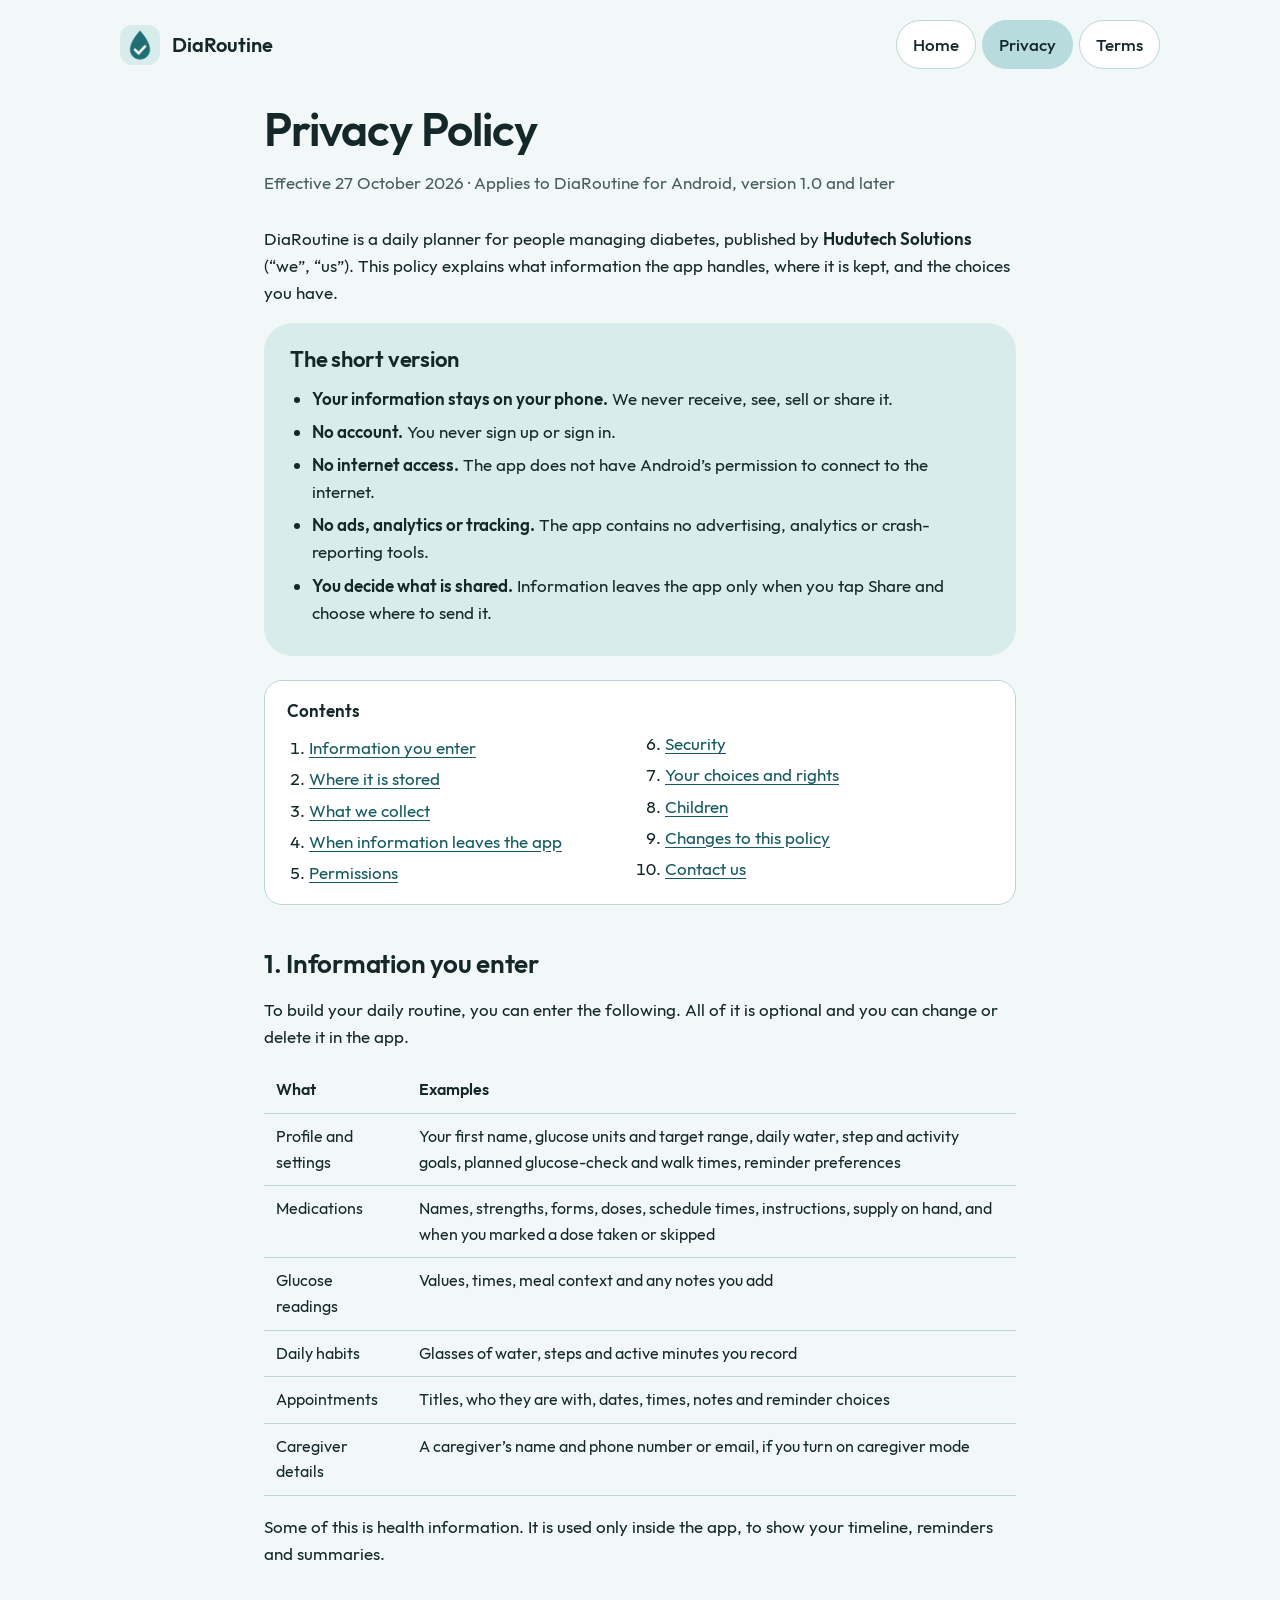
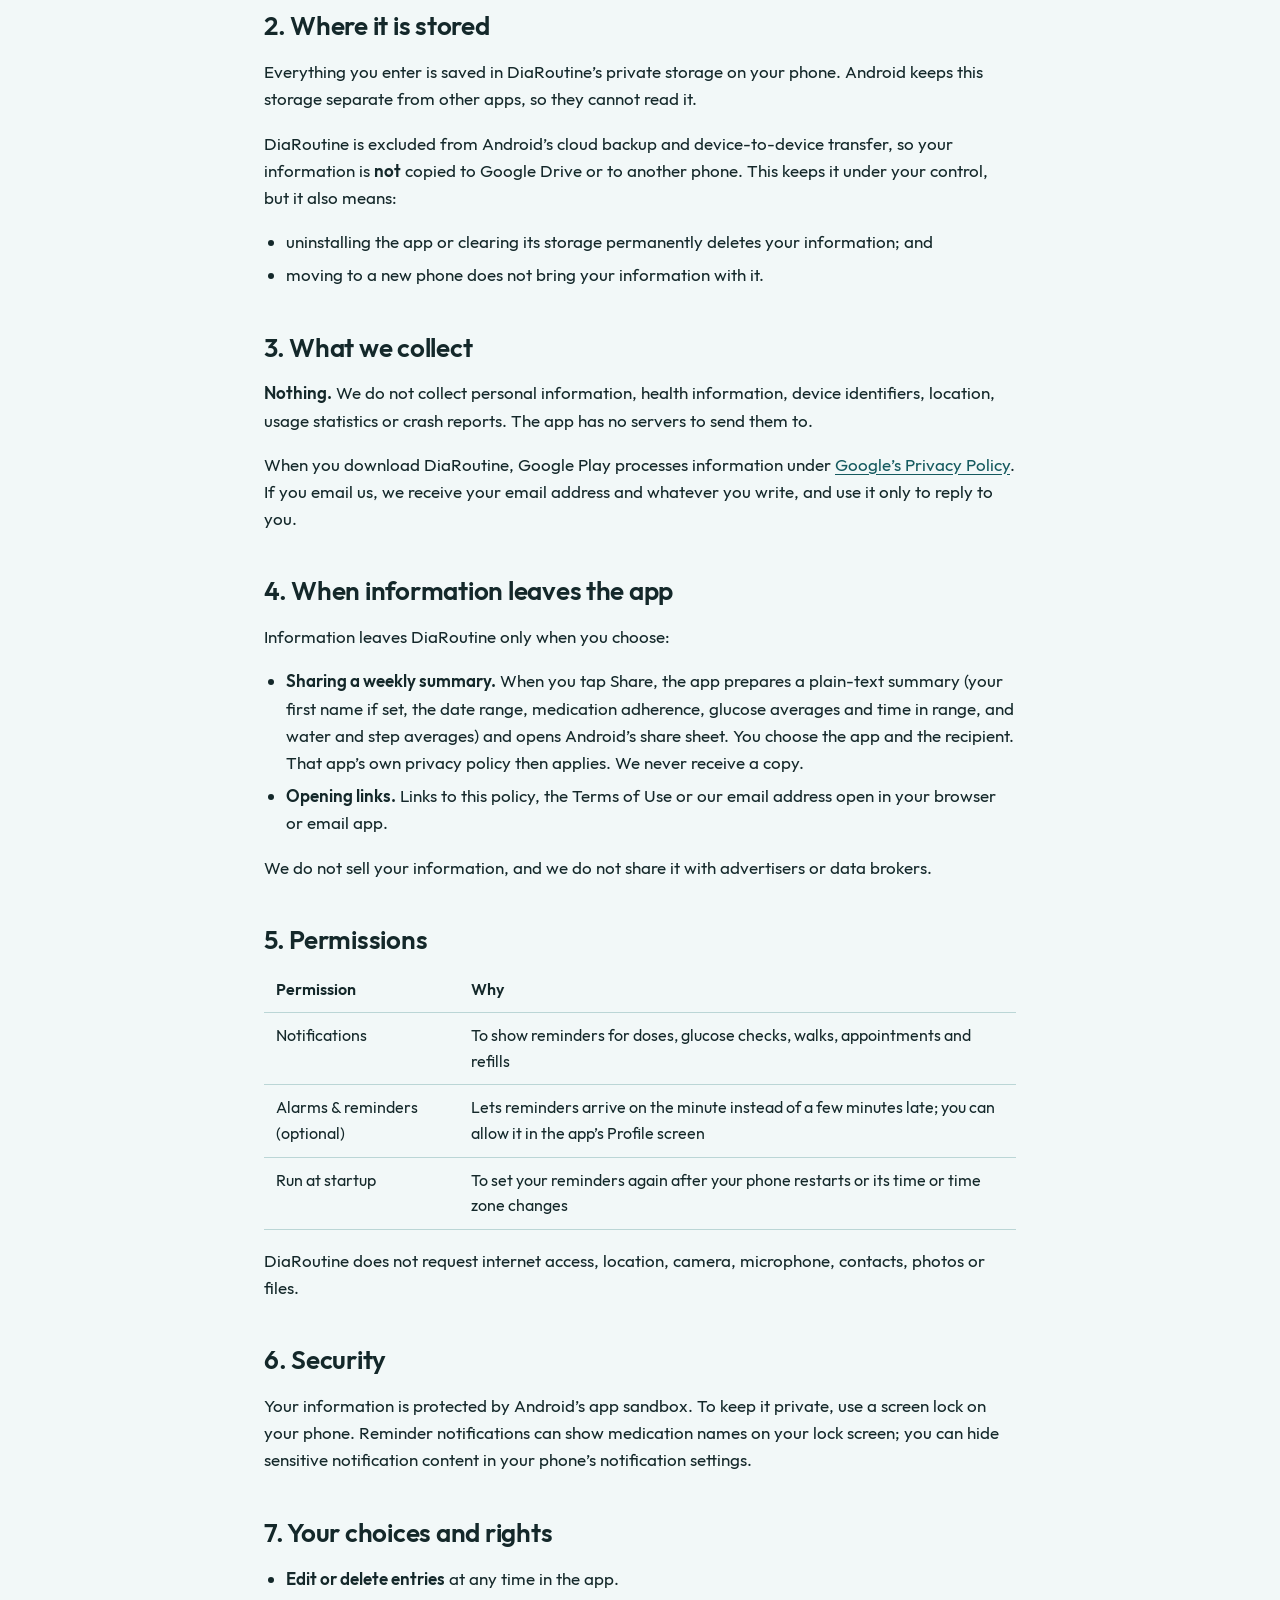
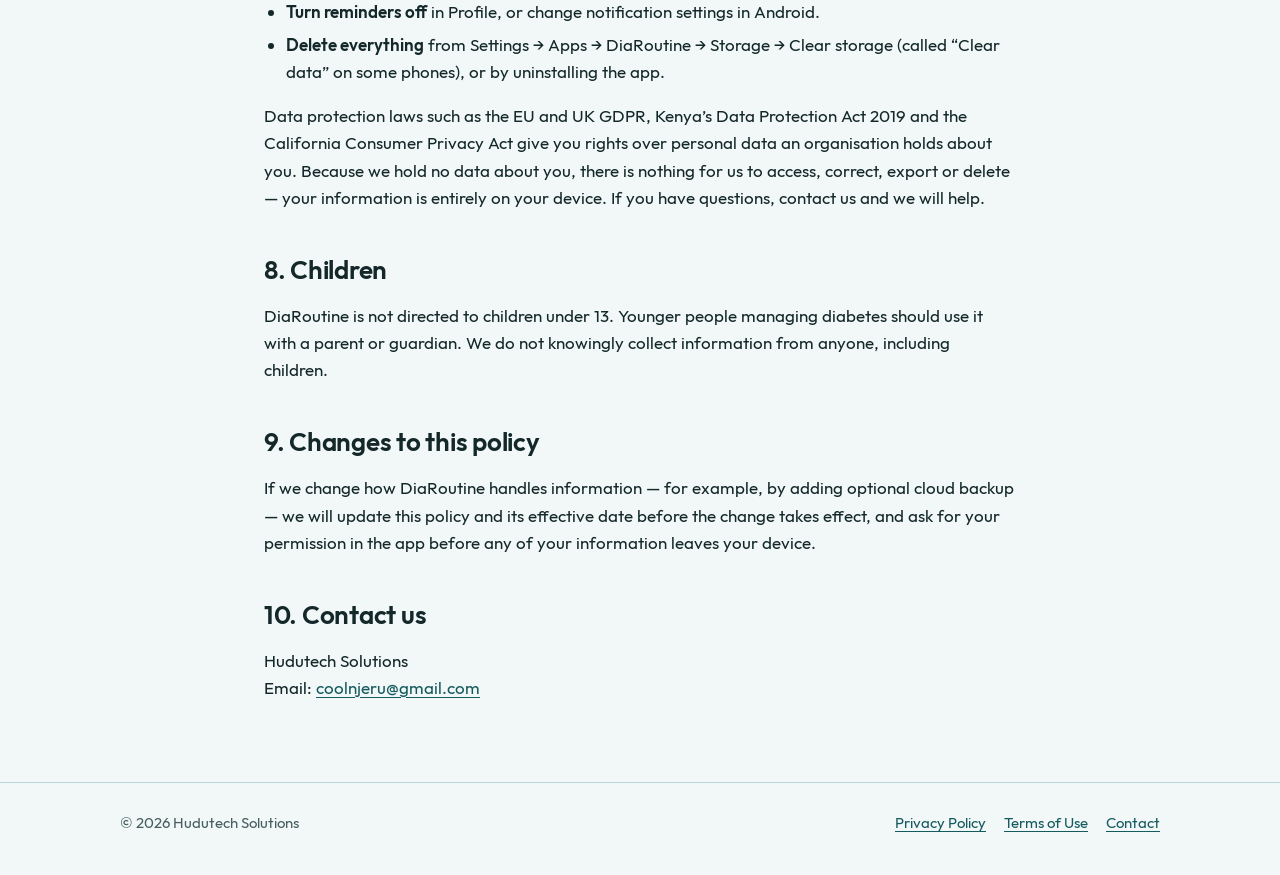
==== docs/privacy.html @ fda6106f "DiaRoutine 1.0.0: diabetes daily planner for Android (Kotlin Multiplatform) - Shared KMP module: Roo" ====
<!doctype html>
<html lang="en">
<head>
  <meta charset="utf-8">
  <meta name="viewport" content="width=device-width, initial-scale=1">
  <title>Privacy Policy · DiaRoutine</title>
  <meta name="description" content="How DiaRoutine handles your information: everything you enter stays on your phone. No account, no internet access, no ads or tracking.">
  <link rel="icon" type="image/png" href="assets/img/favicon.png">
  <link rel="apple-touch-icon" href="assets/img/apple-touch-icon.png">
  <link rel="stylesheet" href="assets/site.css">
</head>
<body>
  <header class="site-header">
    <div class="wrap">
      <a class="brand" href="./"><img src="assets/img/apple-touch-icon.png" alt="">DiaRoutine</a>
      <nav class="site-nav" aria-label="Site">
        <a href="./">Home</a>
        <a href="privacy.html" aria-current="page">Privacy</a>
        <a href="terms.html">Terms</a>
      </nav>
    </div>
  </header>

  <main class="doc">
    <h1>Privacy Policy</h1>
    <p class="meta">Effective 27 October 2026 · Applies to DiaRoutine for Android, version 1.0 and later</p>

    <p>
      DiaRoutine is a daily planner for people managing diabetes, published by
      <strong>Hudutech Solutions</strong> (“we”, “us”). This policy explains what information the app
      handles, where it is kept, and the choices you have.
    </p>

    <div class="summary">
      <h2>The short version</h2>
      <ul>
        <li><strong>Your information stays on your phone.</strong> We never receive, see, sell or share it.</li>
        <li><strong>No account.</strong> You never sign up or sign in.</li>
        <li><strong>No internet access.</strong> The app does not have Android’s permission to connect to the internet.</li>
        <li><strong>No ads, analytics or tracking.</strong> The app contains no advertising, analytics or crash-reporting tools.</li>
        <li><strong>You decide what is shared.</strong> Information leaves the app only when you tap Share and choose where to send it.</li>
      </ul>
    </div>

    <nav class="toc" aria-label="Contents">
      <strong>Contents</strong>
      <ol>
        <li><a href="#what-you-enter">Information you enter</a></li>
        <li><a href="#where-stored">Where it is stored</a></li>
        <li><a href="#we-collect">What we collect</a></li>
        <li><a href="#sharing">When information leaves the app</a></li>
        <li><a href="#permissions">Permissions</a></li>
        <li><a href="#security">Security</a></li>
        <li><a href="#choices">Your choices and rights</a></li>
        <li><a href="#children">Children</a></li>
        <li><a href="#changes">Changes to this policy</a></li>
        <li><a href="#contact">Contact us</a></li>
      </ol>
    </nav>

    <h2 id="what-you-enter">1. Information you enter</h2>
    <p>To build your daily routine, you can enter the following. All of it is optional and you can change or delete it in the app.</p>
    <table>
      <thead><tr><th scope="col">What</th><th scope="col">Examples</th></tr></thead>
      <tbody>
        <tr><td>Profile and settings</td><td>Your first name, glucose units and target range, daily water, step and activity goals, planned glucose-check and walk times, reminder preferences</td></tr>
        <tr><td>Medications</td><td>Names, strengths, forms, doses, schedule times, instructions, supply on hand, and when you marked a dose taken or skipped</td></tr>
        <tr><td>Glucose readings</td><td>Values, times, meal context and any notes you add</td></tr>
        <tr><td>Daily habits</td><td>Glasses of water, steps and active minutes you record</td></tr>
        <tr><td>Appointments</td><td>Titles, who they are with, dates, times, notes and reminder choices</td></tr>
        <tr><td>Caregiver details</td><td>A caregiver’s name and phone number or email, if you turn on caregiver mode</td></tr>
      </tbody>
    </table>
    <p>
      Some of this is health information. It is used only inside the app, to show your timeline,
      reminders and summaries.
    </p>

    <h2 id="where-stored">2. Where it is stored</h2>
    <p>
      Everything you enter is saved in DiaRoutine’s private storage on your phone. Android keeps
      this storage separate from other apps, so they cannot read it.
    </p>
    <p>
      DiaRoutine is excluded from Android’s cloud backup and device-to-device transfer, so your
      information is <strong>not</strong> copied to Google Drive or to another phone. This keeps it under your
      control, but it also means:
    </p>
    <ul>
      <li>uninstalling the app or clearing its storage permanently deletes your information; and</li>
      <li>moving to a new phone does not bring your information with it.</li>
    </ul>

    <h2 id="we-collect">3. What we collect</h2>
    <p>
      <strong>Nothing.</strong> We do not collect personal information, health information, device
      identifiers, location, usage statistics or crash reports. The app has no servers to send them to.
    </p>
    <p>
      When you download DiaRoutine, Google Play processes information under
      <a href="https://policies.google.com/privacy" rel="noopener">Google’s Privacy Policy</a>. If you email us,
      we receive your email address and whatever you write, and use it only to reply to you.
    </p>

    <h2 id="sharing">4. When information leaves the app</h2>
    <p>Information leaves DiaRoutine only when you choose:</p>
    <ul>
      <li>
        <strong>Sharing a weekly summary.</strong> When you tap Share, the app prepares a plain-text summary
        (your first name if set, the date range, medication adherence, glucose averages and time in range,
        and water and step averages) and opens Android’s share sheet. You choose the app and the recipient.
        That app’s own privacy policy then applies. We never receive a copy.
      </li>
      <li>
        <strong>Opening links.</strong> Links to this policy, the Terms of Use or our email address open in your
        browser or email app.
      </li>
    </ul>
    <p>We do not sell your information, and we do not share it with advertisers or data brokers.</p>

    <h2 id="permissions">5. Permissions</h2>
    <table>
      <thead><tr><th scope="col">Permission</th><th scope="col">Why</th></tr></thead>
      <tbody>
        <tr><td>Notifications</td><td>To show reminders for doses, glucose checks, walks, appointments and refills</td></tr>
        <tr><td>Alarms &amp; reminders (optional)</td><td>Lets reminders arrive on the minute instead of a few minutes late; you can allow it in the app’s Profile screen</td></tr>
        <tr><td>Run at startup</td><td>To set your reminders again after your phone restarts or its time or time zone changes</td></tr>
      </tbody>
    </table>
    <p>DiaRoutine does not request internet access, location, camera, microphone, contacts, photos or files.</p>

    <h2 id="security">6. Security</h2>
    <p>
      Your information is protected by Android’s app sandbox. To keep it private, use a screen lock on your phone.
      Reminder notifications can show medication names on your lock screen; you can hide sensitive notification
      content in your phone’s notification settings.
    </p>

    <h2 id="choices">7. Your choices and rights</h2>
    <ul>
      <li><strong>Edit or delete entries</strong> at any time in the app.</li>
      <li><strong>Turn reminders off</strong> in Profile, or change notification settings in Android.</li>
      <li><strong>Delete everything</strong> from Settings → Apps → DiaRoutine → Storage → Clear storage (called “Clear data” on some phones), or by uninstalling the app.</li>
    </ul>
    <p>
      Data protection laws such as the EU and UK GDPR, Kenya’s Data Protection Act 2019 and the California
      Consumer Privacy Act give you rights over personal data an organisation holds about you. Because we hold no
      data about you, there is nothing for us to access, correct, export or delete — your information is entirely
      on your device. If you have questions, contact us and we will help.
    </p>

    <h2 id="children">8. Children</h2>
    <p>
      DiaRoutine is not directed to children under 13. Younger people managing diabetes should use it with a parent
      or guardian. We do not knowingly collect information from anyone, including children.
    </p>

    <h2 id="changes">9. Changes to this policy</h2>
    <p>
      If we change how DiaRoutine handles information — for example, by adding optional cloud backup — we will update
      this policy and its effective date before the change takes effect, and ask for your permission in the app before
      any of your information leaves your device.
    </p>

    <h2 id="contact">10. Contact us</h2>
    <p>
      Hudutech Solutions<br>
      Email: <a href="mailto:coolnjeru@gmail.com">coolnjeru@gmail.com</a>
    </p>
  </main>

  <footer class="site-footer">
    <div class="wrap">
      <span>© 2026 Hudutech Solutions</span>
      <nav aria-label="Legal">
        <a href="privacy.html">Privacy Policy</a>
        <a href="terms.html">Terms of Use</a>
        <a href="mailto:coolnjeru@gmail.com">Contact</a>
      </nav>
    </div>
  </footer>
</body>
</html>
---- docs/assets/site.css ----
/* DiaRoutine website — Ocean Teal, matching the app. Fonts are self-hosted: no third-party requests. */
@font-face { font-family: "Outfit"; src: url("fonts/outfit_regular.ttf") format("truetype"); font-weight: 400; font-display: swap; }
@font-face { font-family: "Outfit"; src: url("fonts/outfit_medium.ttf") format("truetype"); font-weight: 500; font-display: swap; }
@font-face { font-family: "Outfit"; src: url("fonts/outfit_semibold.ttf") format("truetype"); font-weight: 600; font-display: swap; }

:root {
  --bg: #F2F8F8;
  --card: #D9ECEC;
  --raised: #FFFFFF;
  --primary: #1E6E74;
  --primary-deep: #0F4F54;
  --primary-strong: #155A5F;
  --primary-soft: #B8DCDD;
  --on-primary: #FFFFFF;
  --text: #14282A;
  --muted: #465E60;
  --outline: #BBD6D6;
  --coral-soft: #FAE1DC;
  --coral-strong: #B2432F;
  --radius: 28px;
  --radius-sm: 18px;
  --max: 1080px;
  --prose: 72ch;
  color-scheme: light dark;
}

@media (prefers-color-scheme: dark) {
  :root {
    --bg: #0D1617;
    --card: #172526;
    --raised: #233738;
    --primary: #74C3C6;
    --primary-deep: #0F3E42;
    --primary-strong: #9AD6D8;
    --primary-soft: #234A4C;
    --on-primary: #082022;
    --text: #E3F0F0;
    --muted: #A0B9BA;
    --outline: #2F4647;
    --coral-soft: #3B2521;
    --coral-strong: #F5A595;
  }
}

* { box-sizing: border-box; }

html { -webkit-text-size-adjust: 100%; text-size-adjust: 100%; scroll-behavior: smooth; }

body {
  margin: 0;
  background: var(--bg);
  color: var(--text);
  font-family: "Outfit", system-ui, -apple-system, "Segoe UI", Roboto, sans-serif;
  font-size: 17px;
  line-height: 1.6;
}

a { color: var(--primary-strong); text-underline-offset: 3px; }
a:hover { text-decoration-thickness: 2px; }
:focus-visible { outline: 3px solid var(--primary); outline-offset: 3px; border-radius: 6px; }

.wrap { max-width: var(--max); margin: 0 auto; padding: 0 20px; }

/* Header */
.site-header { padding: 20px 0; }
.site-header .wrap { display: flex; align-items: center; justify-content: space-between; gap: 16px; flex-wrap: wrap; }
.brand { display: inline-flex; align-items: center; gap: 12px; color: var(--text); text-decoration: none; font-weight: 600; font-size: 20px; }
.brand img { width: 40px; height: 40px; border-radius: 12px; }
.site-nav { display: flex; gap: 6px; flex-wrap: wrap; }
.site-nav a {
  color: var(--text); text-decoration: none; font-weight: 500;
  padding: 10px 16px; border-radius: 999px; border: 1px solid var(--outline); background: var(--raised);
}
.site-nav a[aria-current="page"] { background: var(--primary-soft); border-color: var(--primary-soft); }

/* Hero */
.hero { padding: 24px 0 56px; }
.hero .wrap { display: grid; grid-template-columns: 1.1fr 0.9fr; gap: 40px; align-items: center; }
.eyebrow { display: inline-block; font-weight: 500; color: var(--primary-strong); background: var(--card); padding: 6px 14px; border-radius: 999px; font-size: 15px; }
h1 { font-size: clamp(36px, 6vw, 58px); line-height: 1.05; letter-spacing: -0.02em; margin: 18px 0 16px; font-weight: 600; }
.lead { font-size: 20px; color: var(--muted); margin: 0 0 28px; max-width: 34ch; }
.actions { display: flex; gap: 12px; flex-wrap: wrap; }
.button {
  display: inline-flex; align-items: center; gap: 10px; min-height: 52px; padding: 0 24px;
  border-radius: 999px; font-weight: 500; text-decoration: none; font-size: 17px;
}
.button.primary { background: var(--primary); color: var(--on-primary); }
.button.secondary { background: var(--raised); color: var(--text); border: 1px solid var(--outline); }
.note { font-size: 14px; color: var(--muted); margin-top: 12px; }
.hero-shot { justify-self: center; width: min(340px, 100%); height: auto; border-radius: 32px; box-shadow: 0 30px 60px -30px rgba(15, 79, 84, 0.55); }

/* Sections */
section { padding: 48px 0; }
h2 { font-size: clamp(28px, 4vw, 38px); line-height: 1.15; margin: 0 0 12px; font-weight: 600; letter-spacing: -0.01em; }
.section-lead { color: var(--muted); max-width: 60ch; margin: 0 0 32px; font-size: 18px; }

.features { display: grid; grid-template-columns: repeat(3, 1fr); gap: 16px; }
.feature { background: var(--card); border-radius: var(--radius); padding: 24px; }
.feature .icon {
  width: 44px; height: 44px; border-radius: 50%; background: var(--raised); display: grid; place-items: center; margin-bottom: 14px;
}
.feature .icon svg { width: 22px; height: 22px; fill: var(--primary-strong); }
.feature h3 { margin: 0 0 6px; font-size: 20px; font-weight: 600; }
.feature p { margin: 0; color: var(--muted); font-size: 16px; }

.gallery { display: grid; grid-template-columns: repeat(3, 1fr); gap: 20px; }
.gallery img { width: 100%; height: auto; border-radius: var(--radius-sm); display: block; }

.promise { background: var(--primary); color: var(--on-primary); border-radius: var(--radius); padding: 36px; display: grid; grid-template-columns: 1fr 1fr; gap: 24px; align-items: center; }
.promise h2 { color: inherit; }
.promise ul { margin: 0; padding: 0; list-style: none; display: grid; gap: 10px; }
.promise li { padding: 12px 16px; border-radius: var(--radius-sm); background: rgba(255, 255, 255, 0.12); }
.promise a { color: inherit; }

/* Legal pages */
.doc { max-width: var(--prose); margin: 0 auto; padding: 8px 20px 64px; }
.doc h1 { font-size: clamp(34px, 5vw, 46px); margin-top: 8px; }
.doc .meta { color: var(--muted); margin: 0 0 28px; }
.doc h2 { font-size: 26px; margin: 44px 0 10px; scroll-margin-top: 16px; }
.doc h3 { font-size: 19px; margin: 24px 0 6px; font-weight: 600; }
.doc p, .doc li { color: var(--text); }
.doc ul { padding-left: 22px; }
.doc li { margin: 6px 0; }
.summary { background: var(--card); border-radius: var(--radius); padding: 24px 26px; margin: 0 0 12px; }
.summary h2 { margin: 0 0 12px; font-size: 22px; }
.summary ul { margin: 0; }
.callout { background: var(--coral-soft); border-radius: var(--radius-sm); padding: 18px 22px; margin: 16px 0; }
.callout strong { color: var(--coral-strong); }
.toc { background: var(--raised); border: 1px solid var(--outline); border-radius: var(--radius-sm); padding: 16px 22px; margin: 24px 0; }
.toc ol { margin: 6px 0 0; padding-left: 22px; columns: 2; column-gap: 28px; }
.toc li { margin: 4px 0; break-inside: avoid; }
table { width: 100%; border-collapse: collapse; margin: 12px 0; font-size: 16px; }
th, td { text-align: left; vertical-align: top; padding: 10px 12px; border-bottom: 1px solid var(--outline); }
th { font-weight: 600; }

/* Footer */
.site-footer { border-top: 1px solid var(--outline); padding: 28px 0 40px; color: var(--muted); font-size: 15px; }
.site-footer .wrap { display: flex; justify-content: space-between; gap: 16px; flex-wrap: wrap; }
.site-footer nav { display: flex; gap: 18px; flex-wrap: wrap; }

@media (max-width: 820px) {
  .hero .wrap, .promise { grid-template-columns: 1fr; }
  .hero-shot { width: min(300px, 80%); }
  .features { grid-template-columns: 1fr 1fr; }
  .gallery { grid-template-columns: repeat(3, minmax(220px, 1fr)); overflow-x: auto; scroll-snap-type: x mandatory; padding-bottom: 8px; }
  .gallery img { scroll-snap-align: start; }
}

@media (max-width: 560px) {
  body { font-size: 16px; }
  .wrap { padding: 0 16px; }
  .features { grid-template-columns: 1fr; }
  .promise { padding: 24px; }
  .toc ol { columns: 1; }
  .lead { font-size: 18px; }
}

@media (prefers-reduced-motion: reduce) { html { scroll-behavior: auto; } }
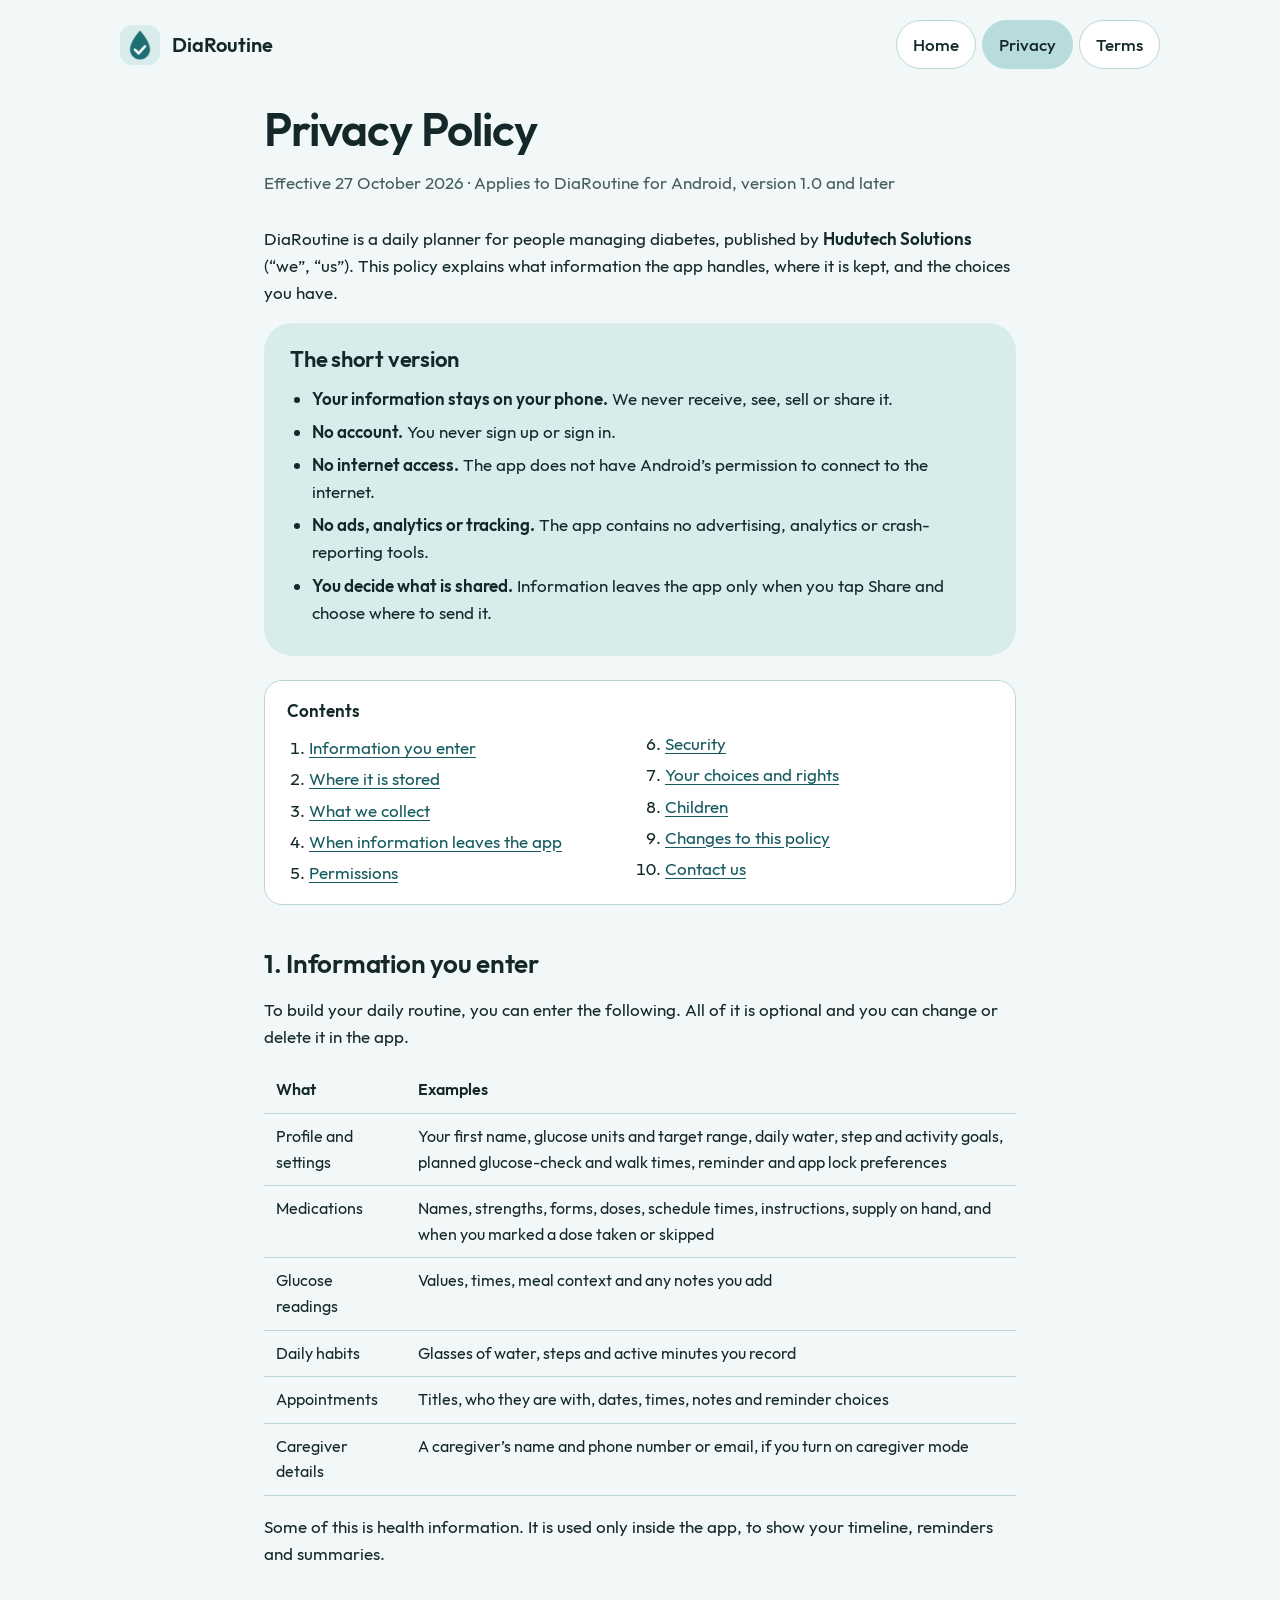
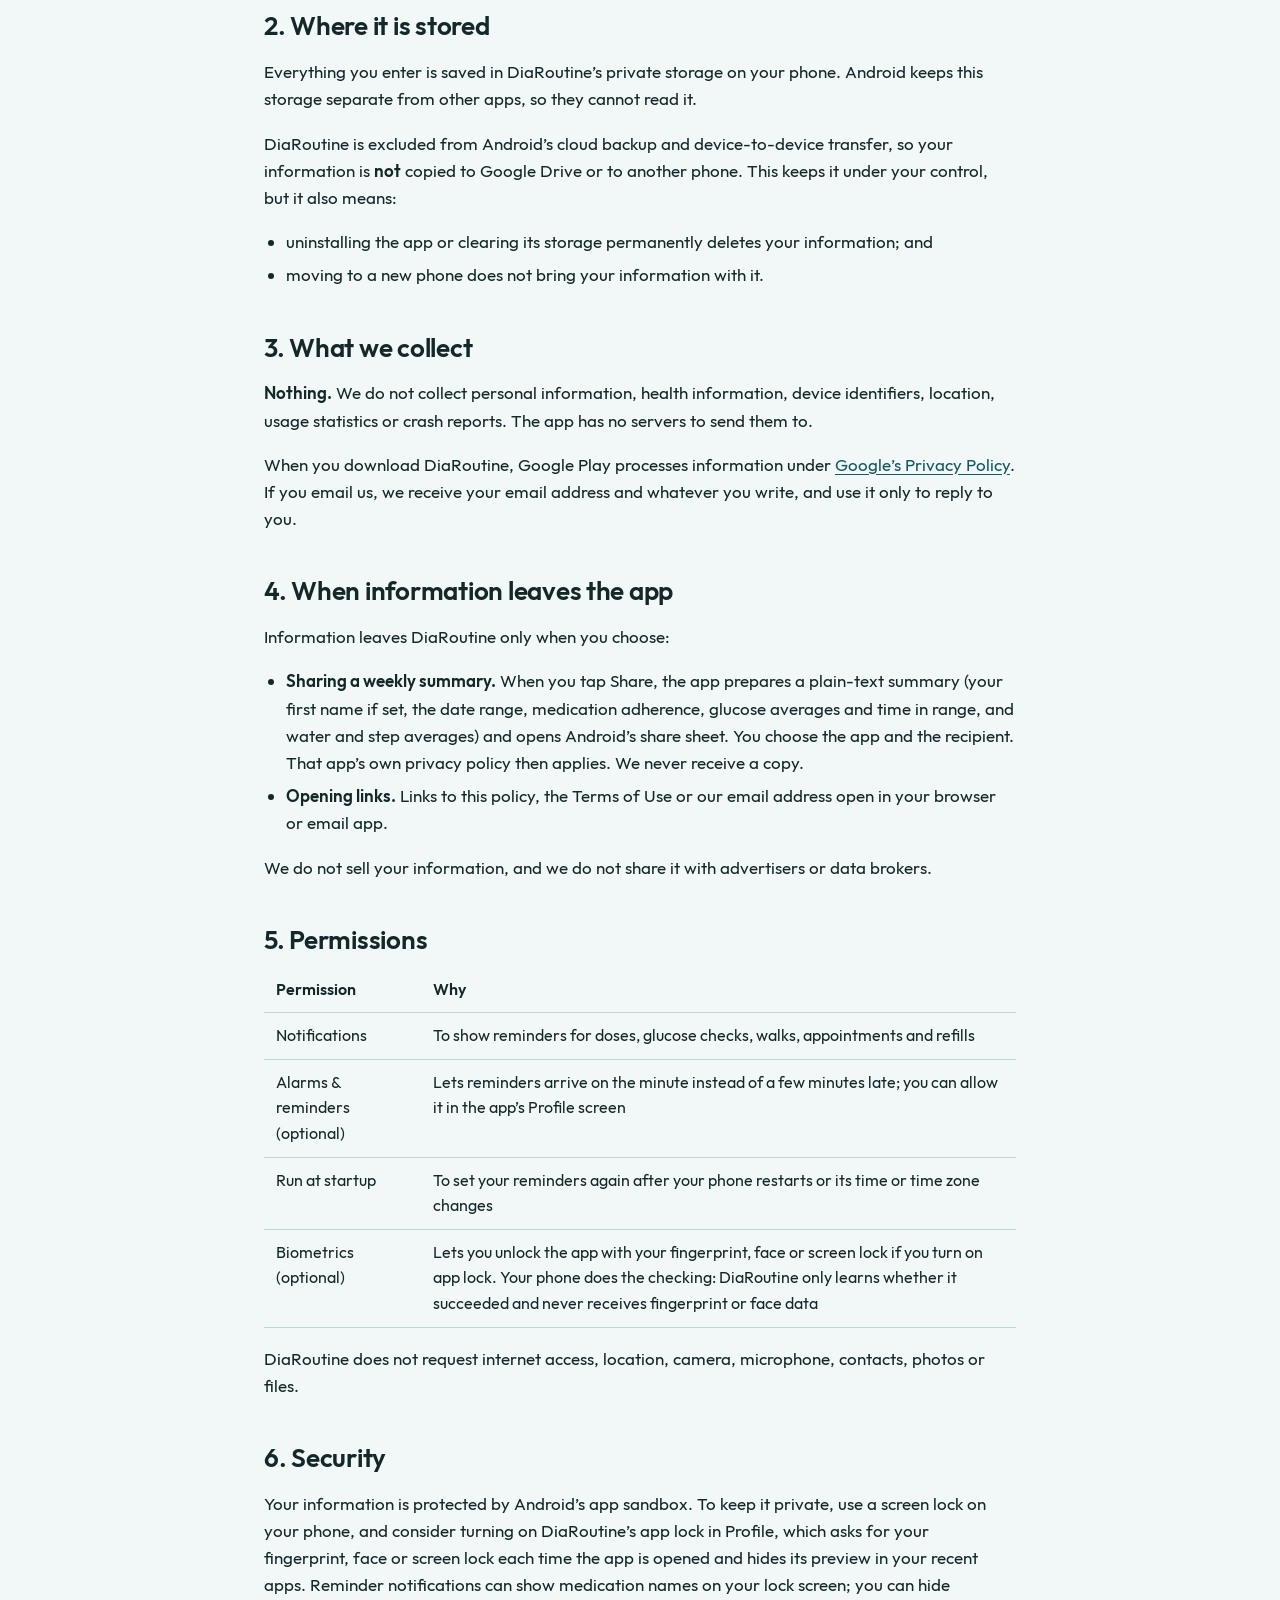
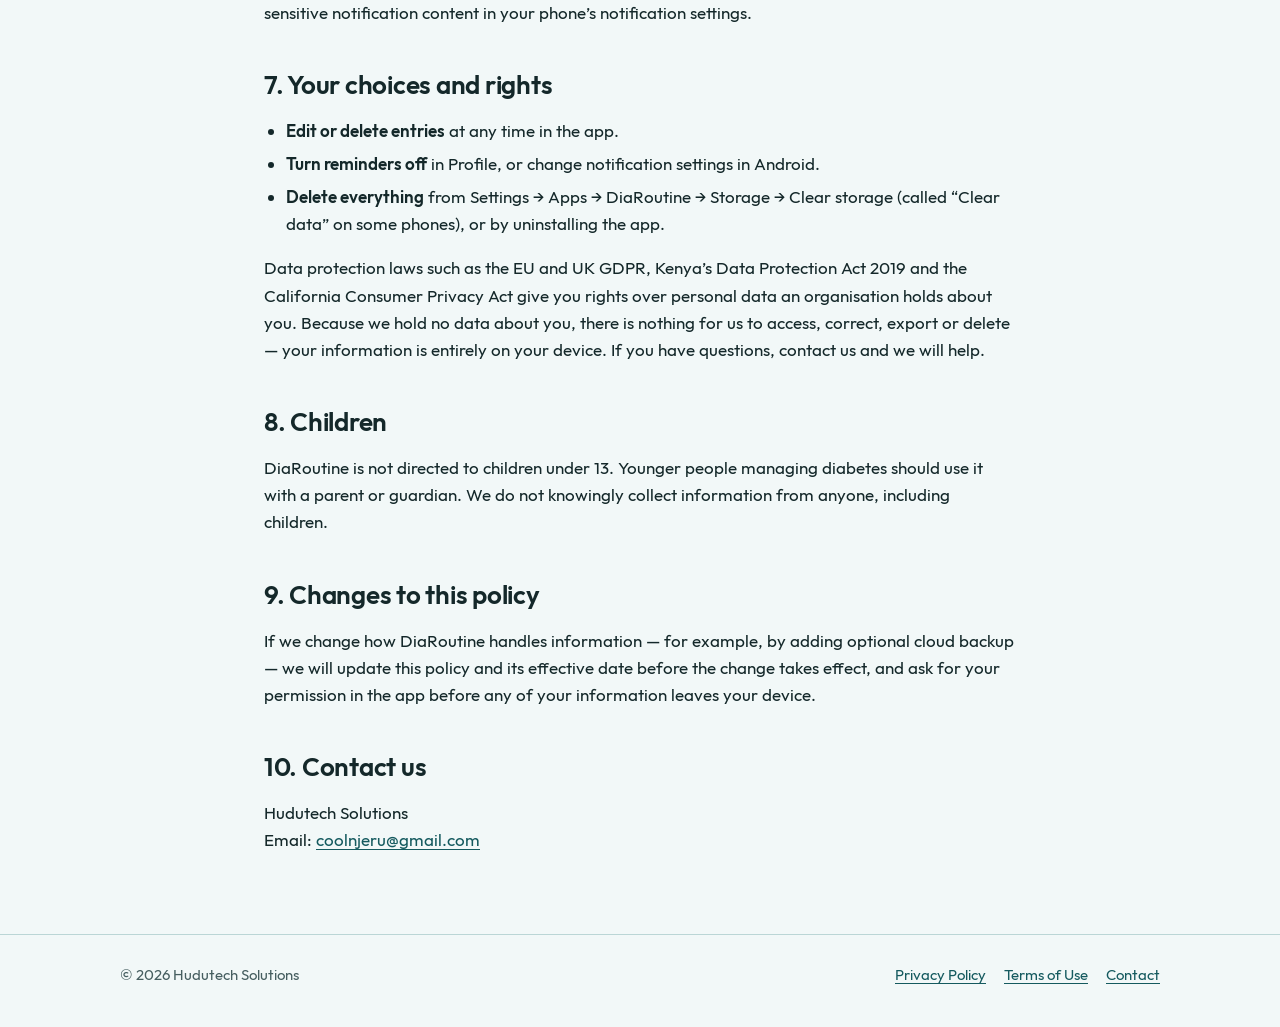
==== commit 92e35e43: "Onboarding, app tour, app lock, tablet layout and store screenshots - Onboarding: four intro slides," ====
--- a/docs/privacy.html
+++ b/docs/privacy.html
@@ -63,7 +63,7 @@
     <table>
       <thead><tr><th scope="col">What</th><th scope="col">Examples</th></tr></thead>
       <tbody>
-        <tr><td>Profile and settings</td><td>Your first name, glucose units and target range, daily water, step and activity goals, planned glucose-check and walk times, reminder preferences</td></tr>
+        <tr><td>Profile and settings</td><td>Your first name, glucose units and target range, daily water, step and activity goals, planned glucose-check and walk times, reminder and app lock preferences</td></tr>
         <tr><td>Medications</td><td>Names, strengths, forms, doses, schedule times, instructions, supply on hand, and when you marked a dose taken or skipped</td></tr>
         <tr><td>Glucose readings</td><td>Values, times, meal context and any notes you add</td></tr>
         <tr><td>Daily habits</td><td>Glasses of water, steps and active minutes you record</td></tr>
@@ -125,13 +125,16 @@
         <tr><td>Notifications</td><td>To show reminders for doses, glucose checks, walks, appointments and refills</td></tr>
         <tr><td>Alarms &amp; reminders (optional)</td><td>Lets reminders arrive on the minute instead of a few minutes late; you can allow it in the app’s Profile screen</td></tr>
         <tr><td>Run at startup</td><td>To set your reminders again after your phone restarts or its time or time zone changes</td></tr>
+        <tr><td>Biometrics (optional)</td><td>Lets you unlock the app with your fingerprint, face or screen lock if you turn on app lock. Your phone does the checking: DiaRoutine only learns whether it succeeded and never receives fingerprint or face data</td></tr>
       </tbody>
     </table>
     <p>DiaRoutine does not request internet access, location, camera, microphone, contacts, photos or files.</p>
 
     <h2 id="security">6. Security</h2>
     <p>
-      Your information is protected by Android’s app sandbox. To keep it private, use a screen lock on your phone.
+      Your information is protected by Android’s app sandbox. To keep it private, use a screen lock on your phone, and
+      consider turning on DiaRoutine’s app lock in Profile, which asks for your fingerprint, face or screen lock each
+      time the app is opened and hides its preview in your recent apps.
       Reminder notifications can show medication names on your lock screen; you can hide sensitive notification
       content in your phone’s notification settings.
     </p>
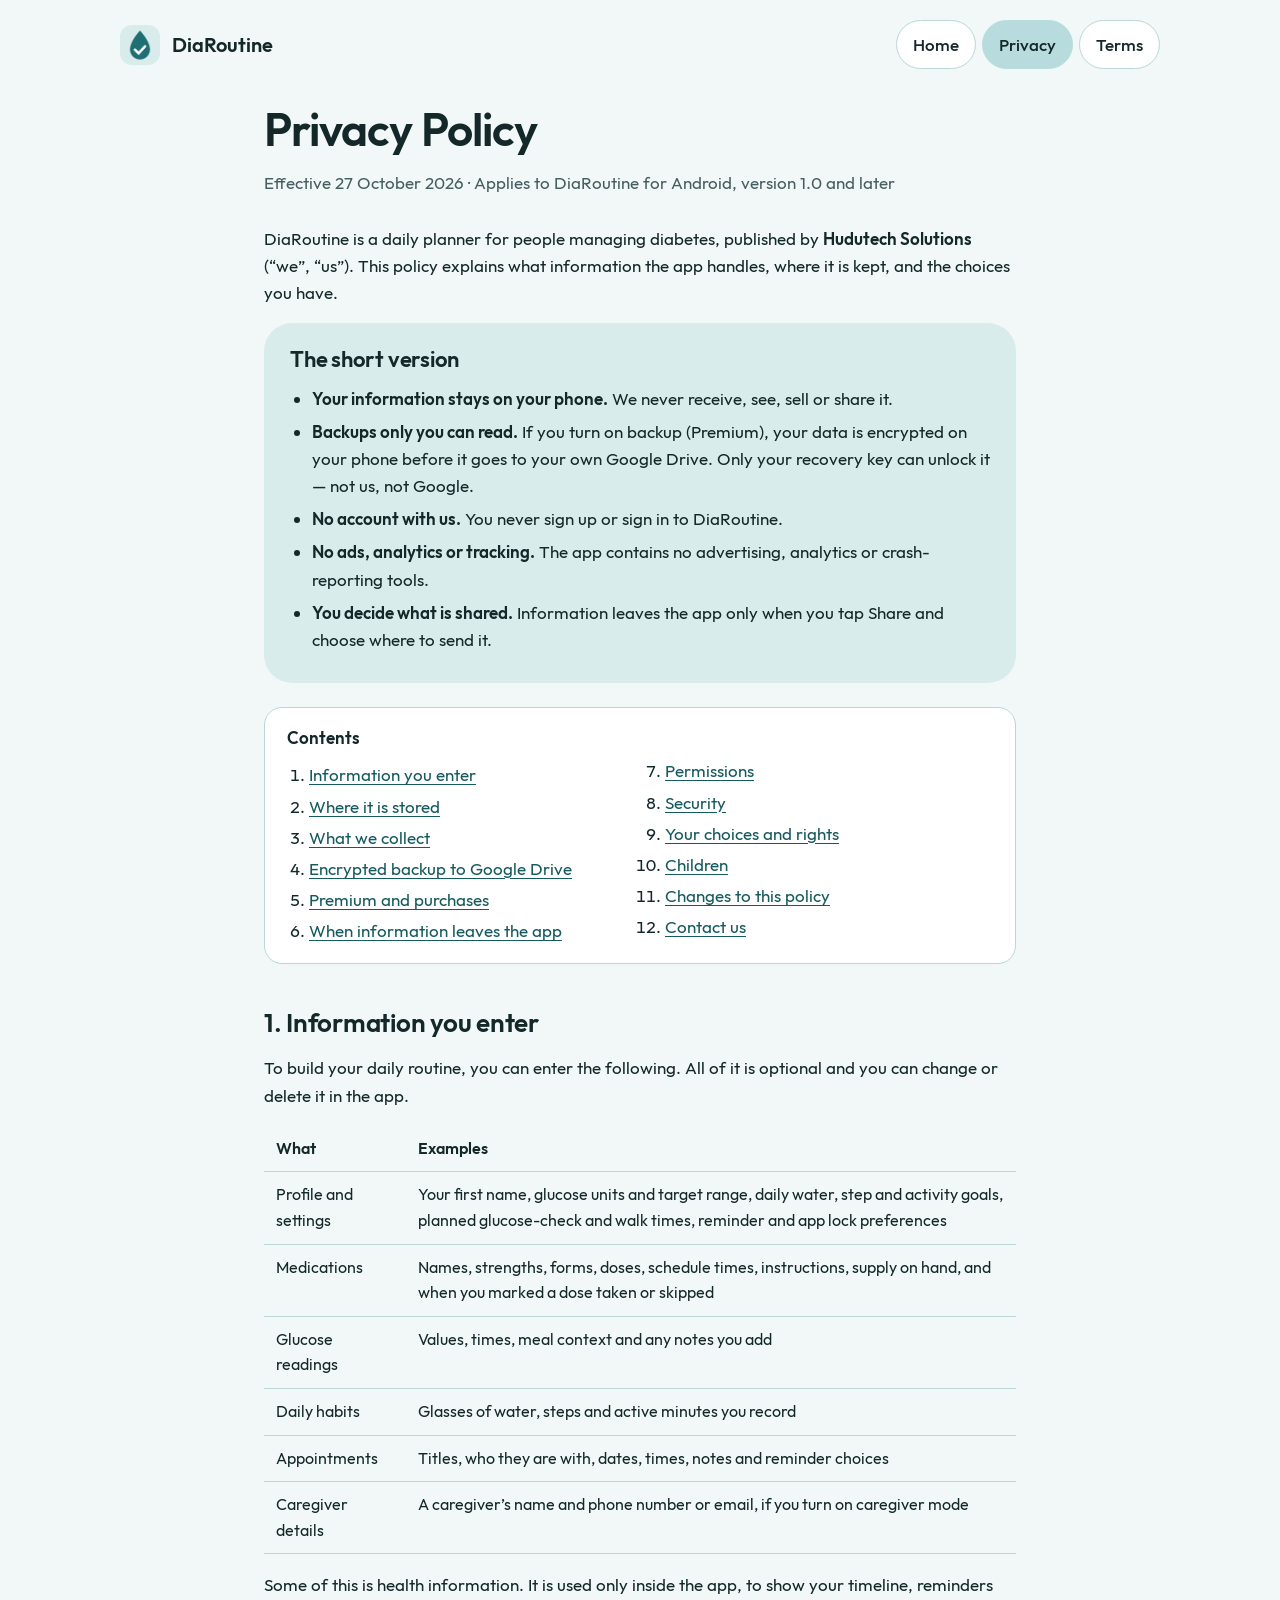
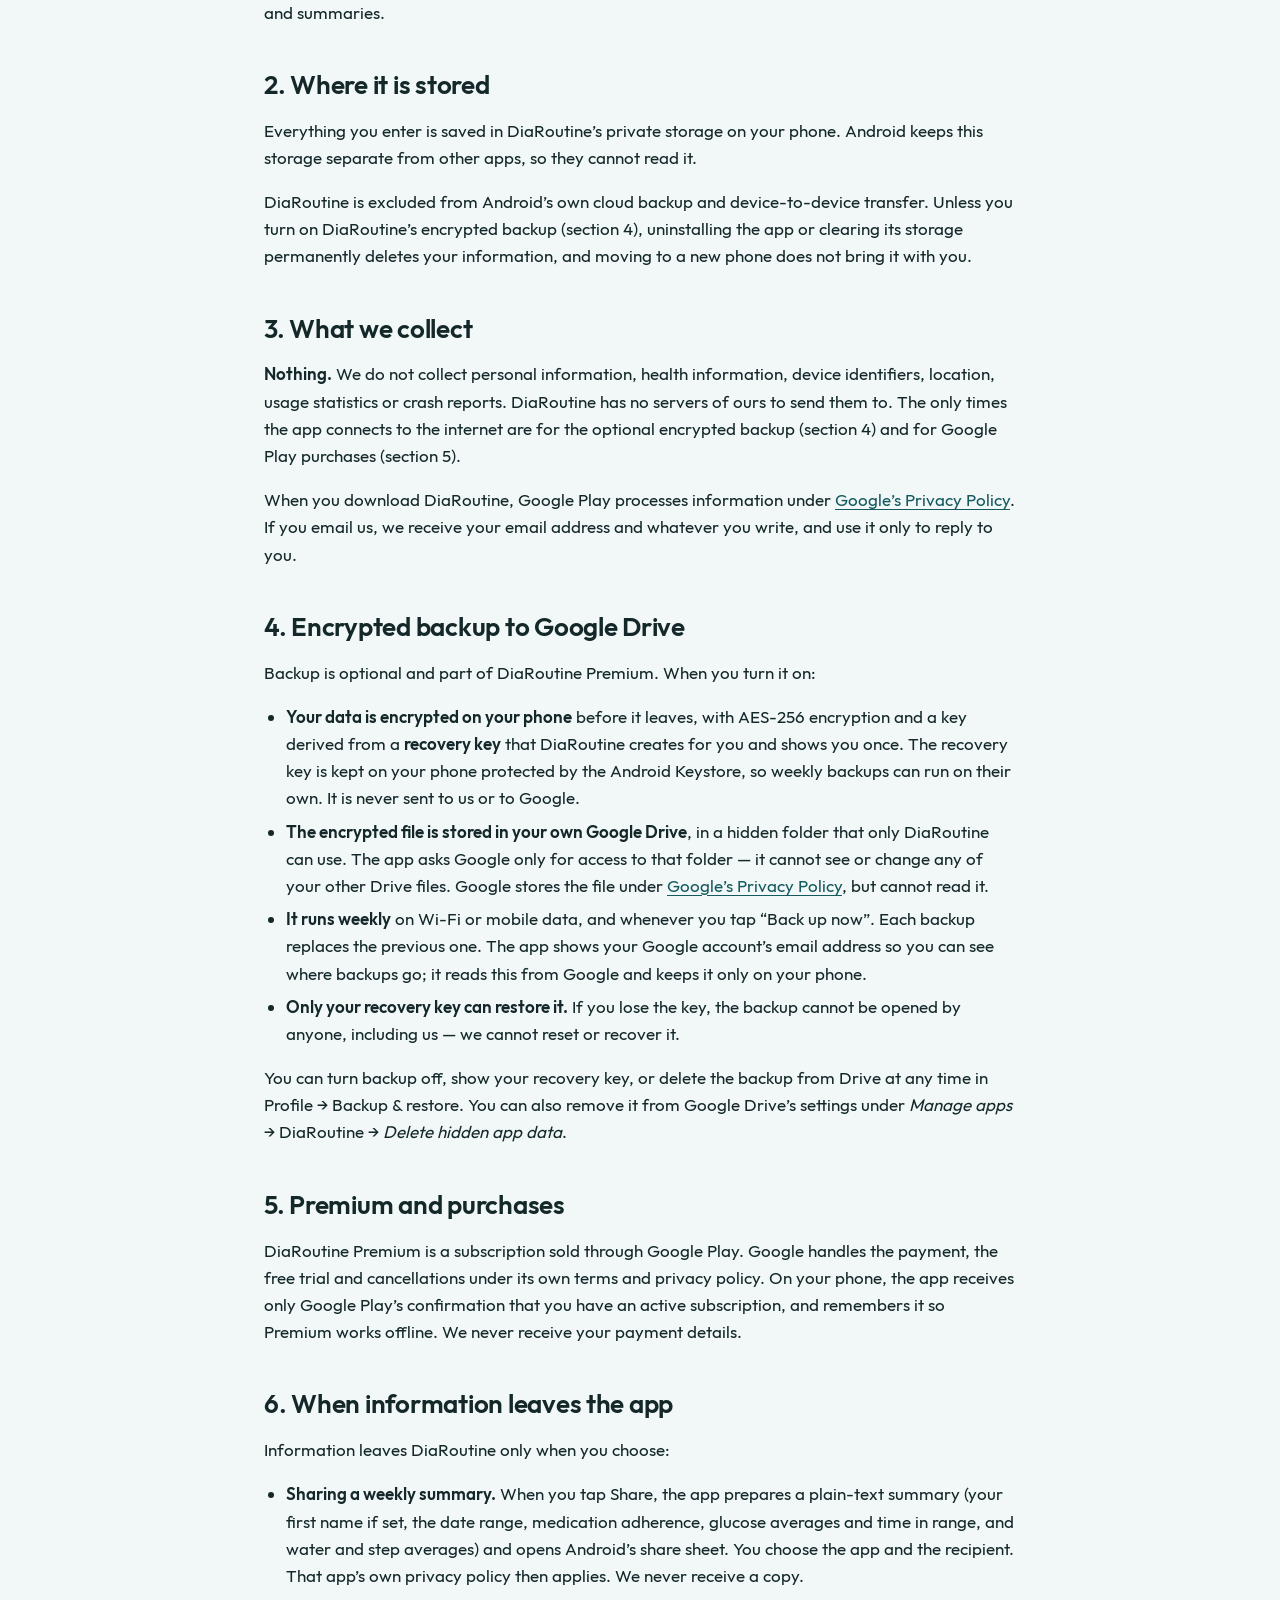
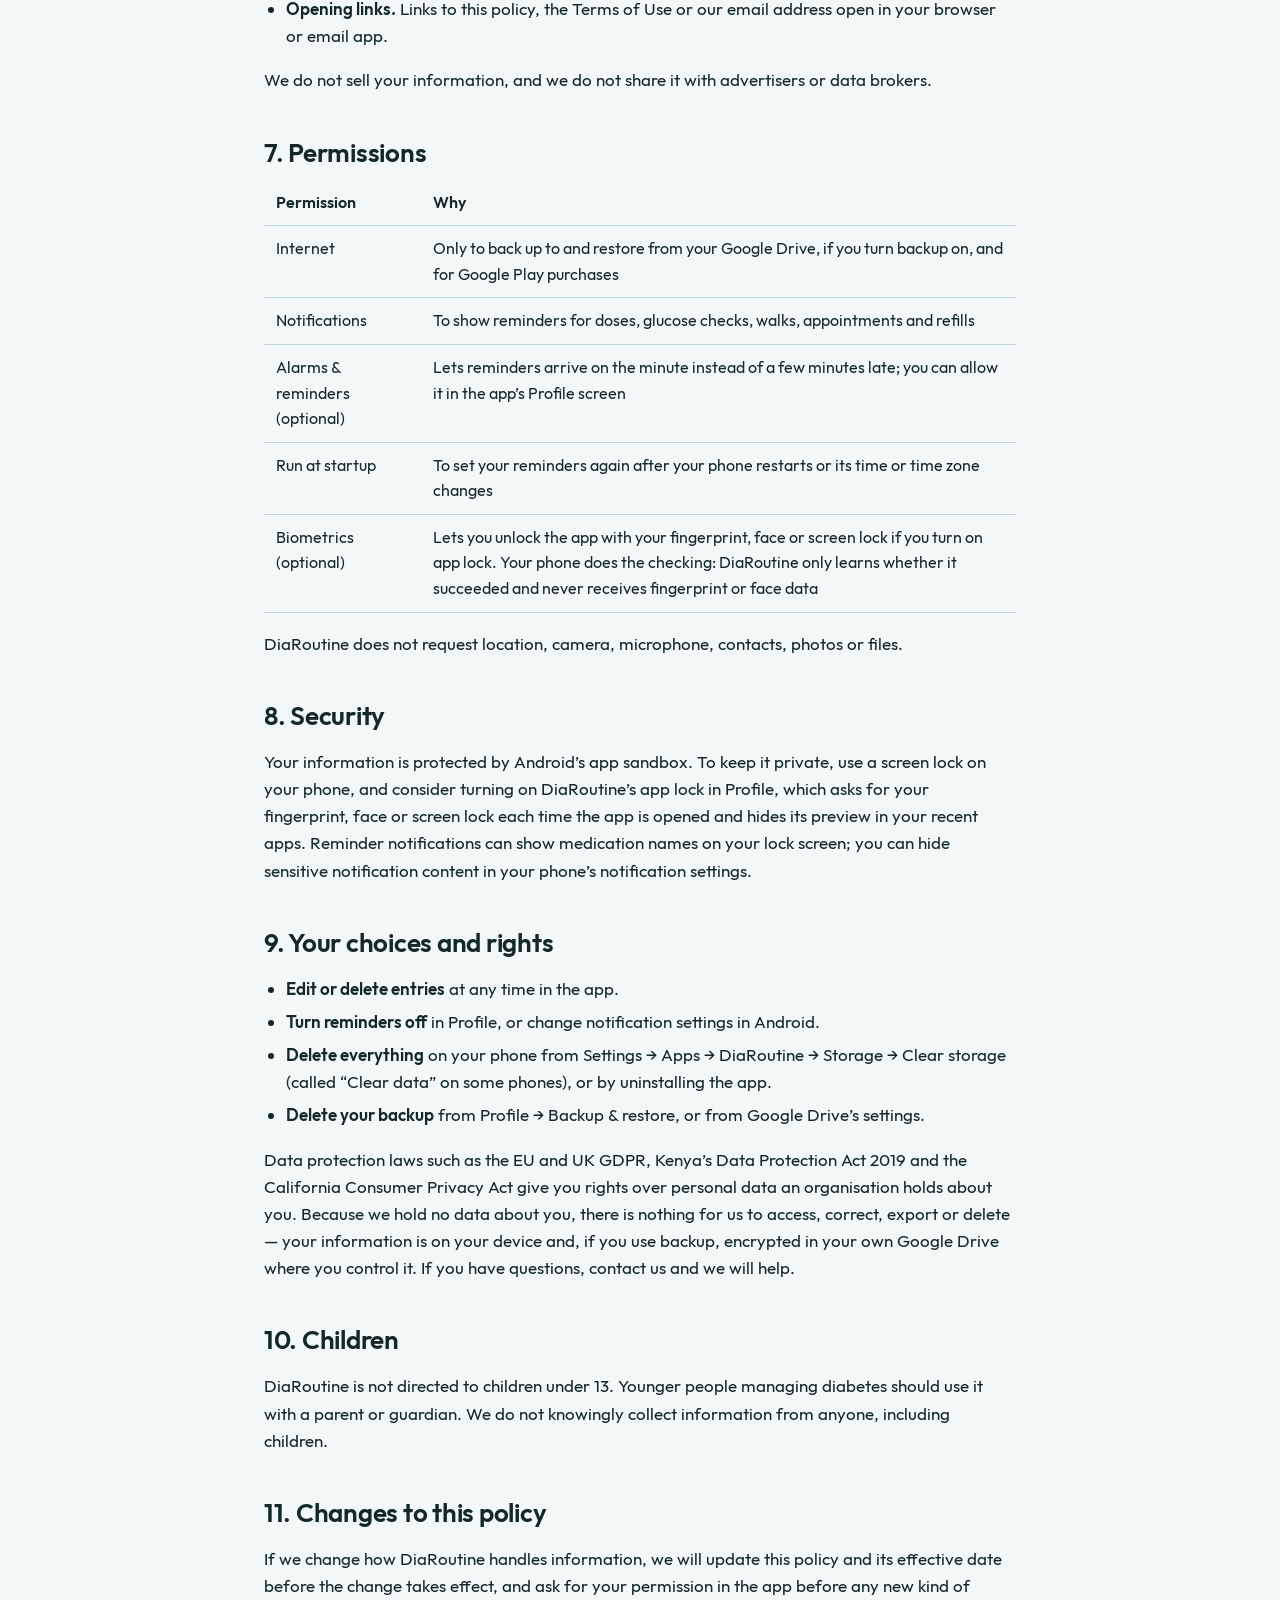
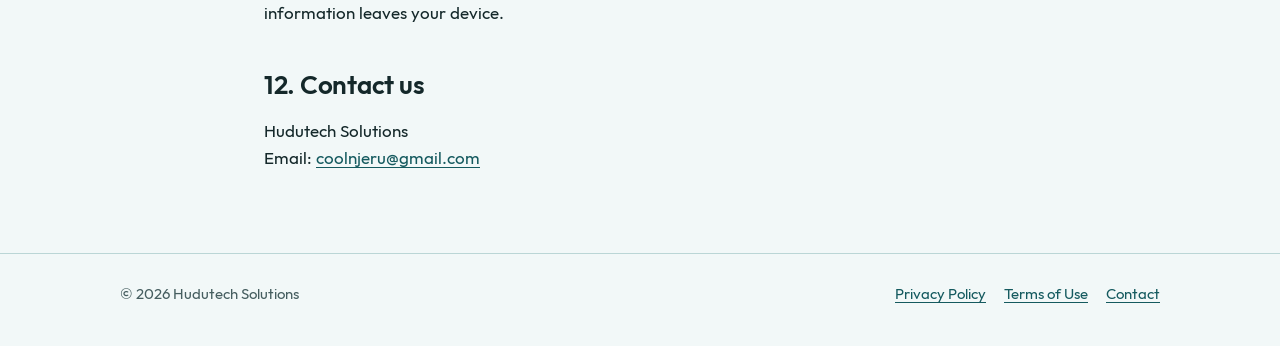
==== commit 42f8bc80: "Premium with a 3-month free trial, and encrypted Google Drive backup - Premium: a Google Play subscr" ====
--- a/docs/privacy.html
+++ b/docs/privacy.html
@@ -4,7 +4,7 @@
   <meta charset="utf-8">
   <meta name="viewport" content="width=device-width, initial-scale=1">
   <title>Privacy Policy · DiaRoutine</title>
-  <meta name="description" content="How DiaRoutine handles your information: everything you enter stays on your phone. No account, no internet access, no ads or tracking.">
+  <meta name="description" content="How DiaRoutine handles your information: it stays on your phone, and optional backups are encrypted so only you can read them. No account, no ads, no tracking.">
   <link rel="icon" type="image/png" href="assets/img/favicon.png">
   <link rel="apple-touch-icon" href="assets/img/apple-touch-icon.png">
   <link rel="stylesheet" href="assets/site.css">
@@ -35,8 +35,9 @@
       <h2>The short version</h2>
       <ul>
         <li><strong>Your information stays on your phone.</strong> We never receive, see, sell or share it.</li>
-        <li><strong>No account.</strong> You never sign up or sign in.</li>
-        <li><strong>No internet access.</strong> The app does not have Android’s permission to connect to the internet.</li>
+        <li><strong>Backups only you can read.</strong> If you turn on backup (Premium), your data is encrypted on your phone
+          before it goes to your own Google Drive. Only your recovery key can unlock it — not us, not Google.</li>
+        <li><strong>No account with us.</strong> You never sign up or sign in to DiaRoutine.</li>
         <li><strong>No ads, analytics or tracking.</strong> The app contains no advertising, analytics or crash-reporting tools.</li>
         <li><strong>You decide what is shared.</strong> Information leaves the app only when you tap Share and choose where to send it.</li>
       </ul>
@@ -48,6 +49,8 @@
         <li><a href="#what-you-enter">Information you enter</a></li>
         <li><a href="#where-stored">Where it is stored</a></li>
         <li><a href="#we-collect">What we collect</a></li>
+        <li><a href="#backup">Encrypted backup to Google Drive</a></li>
+        <li><a href="#purchases">Premium and purchases</a></li>
         <li><a href="#sharing">When information leaves the app</a></li>
         <li><a href="#permissions">Permissions</a></li>
         <li><a href="#security">Security</a></li>
@@ -82,19 +85,17 @@
       this storage separate from other apps, so they cannot read it.
     </p>
     <p>
-      DiaRoutine is excluded from Android’s cloud backup and device-to-device transfer, so your
-      information is <strong>not</strong> copied to Google Drive or to another phone. This keeps it under your
-      control, but it also means:
-    </p>
-    <ul>
-      <li>uninstalling the app or clearing its storage permanently deletes your information; and</li>
-      <li>moving to a new phone does not bring your information with it.</li>
-    </ul>
+      DiaRoutine is excluded from Android’s own cloud backup and device-to-device transfer. Unless you turn on
+      DiaRoutine’s encrypted backup (section 4), uninstalling the app or clearing its storage permanently deletes your
+      information, and moving to a new phone does not bring it with you.
+    </p>
 
     <h2 id="we-collect">3. What we collect</h2>
     <p>
       <strong>Nothing.</strong> We do not collect personal information, health information, device
-      identifiers, location, usage statistics or crash reports. The app has no servers to send them to.
+      identifiers, location, usage statistics or crash reports. DiaRoutine has no servers of ours to send them to.
+      The only times the app connects to the internet are for the optional encrypted backup (section 4) and for
+      Google Play purchases (section 5).
     </p>
     <p>
       When you download DiaRoutine, Google Play processes information under
@@ -102,7 +103,48 @@
       we receive your email address and whatever you write, and use it only to reply to you.
     </p>
 
-    <h2 id="sharing">4. When information leaves the app</h2>
+    <h2 id="backup">4. Encrypted backup to Google Drive</h2>
+    <p>
+      Backup is optional and part of DiaRoutine Premium. When you turn it on:
+    </p>
+    <ul>
+      <li>
+        <strong>Your data is encrypted on your phone</strong> before it leaves, with AES-256 encryption and a key
+        derived from a <strong>recovery key</strong> that DiaRoutine creates for you and shows you once. The recovery
+        key is kept on your phone protected by the Android Keystore, so weekly backups can run on their own. It is never
+        sent to us or to Google.
+      </li>
+      <li>
+        <strong>The encrypted file is stored in your own Google Drive</strong>, in a hidden folder that only DiaRoutine
+        can use. The app asks Google only for access to that folder — it cannot see or change any of your other Drive
+        files. Google stores the file under <a href="https://policies.google.com/privacy" rel="noopener">Google’s Privacy Policy</a>,
+        but cannot read it.
+      </li>
+      <li>
+        <strong>It runs weekly</strong> on Wi-Fi or mobile data, and whenever you tap “Back up now”. Each backup replaces
+        the previous one. The app shows your Google account’s email address so you can see where backups go; it reads
+        this from Google and keeps it only on your phone.
+      </li>
+      <li>
+        <strong>Only your recovery key can restore it.</strong> If you lose the key, the backup cannot be opened by
+        anyone, including us — we cannot reset or recover it.
+      </li>
+    </ul>
+    <p>
+      You can turn backup off, show your recovery key, or delete the backup from Drive at any time in
+      Profile → Backup &amp; restore. You can also remove it from Google Drive’s settings under
+      <em>Manage apps</em> → DiaRoutine → <em>Delete hidden app data</em>.
+    </p>
+
+    <h2 id="purchases">5. Premium and purchases</h2>
+    <p>
+      DiaRoutine Premium is a subscription sold through Google Play. Google handles the payment, the free trial and
+      cancellations under its own terms and privacy policy. On your phone, the app receives only Google Play’s
+      confirmation that you have an active subscription, and remembers it so Premium works offline. We never receive
+      your payment details.
+    </p>
+
+    <h2 id="sharing">6. When information leaves the app</h2>
     <p>Information leaves DiaRoutine only when you choose:</p>
     <ul>
       <li>
@@ -118,19 +160,20 @@
     </ul>
     <p>We do not sell your information, and we do not share it with advertisers or data brokers.</p>
 
-    <h2 id="permissions">5. Permissions</h2>
+    <h2 id="permissions">7. Permissions</h2>
     <table>
       <thead><tr><th scope="col">Permission</th><th scope="col">Why</th></tr></thead>
       <tbody>
+        <tr><td>Internet</td><td>Only to back up to and restore from your Google Drive, if you turn backup on, and for Google Play purchases</td></tr>
         <tr><td>Notifications</td><td>To show reminders for doses, glucose checks, walks, appointments and refills</td></tr>
         <tr><td>Alarms &amp; reminders (optional)</td><td>Lets reminders arrive on the minute instead of a few minutes late; you can allow it in the app’s Profile screen</td></tr>
         <tr><td>Run at startup</td><td>To set your reminders again after your phone restarts or its time or time zone changes</td></tr>
         <tr><td>Biometrics (optional)</td><td>Lets you unlock the app with your fingerprint, face or screen lock if you turn on app lock. Your phone does the checking: DiaRoutine only learns whether it succeeded and never receives fingerprint or face data</td></tr>
       </tbody>
     </table>
-    <p>DiaRoutine does not request internet access, location, camera, microphone, contacts, photos or files.</p>
-
-    <h2 id="security">6. Security</h2>
+    <p>DiaRoutine does not request location, camera, microphone, contacts, photos or files.</p>
+
+    <h2 id="security">8. Security</h2>
     <p>
       Your information is protected by Android’s app sandbox. To keep it private, use a screen lock on your phone, and
       consider turning on DiaRoutine’s app lock in Profile, which asks for your fingerprint, face or screen lock each
@@ -139,33 +182,33 @@
       content in your phone’s notification settings.
     </p>
 
-    <h2 id="choices">7. Your choices and rights</h2>
+    <h2 id="choices">9. Your choices and rights</h2>
     <ul>
       <li><strong>Edit or delete entries</strong> at any time in the app.</li>
       <li><strong>Turn reminders off</strong> in Profile, or change notification settings in Android.</li>
-      <li><strong>Delete everything</strong> from Settings → Apps → DiaRoutine → Storage → Clear storage (called “Clear data” on some phones), or by uninstalling the app.</li>
+      <li><strong>Delete everything</strong> on your phone from Settings → Apps → DiaRoutine → Storage → Clear storage (called “Clear data” on some phones), or by uninstalling the app.</li>
+      <li><strong>Delete your backup</strong> from Profile → Backup &amp; restore, or from Google Drive’s settings.</li>
     </ul>
     <p>
       Data protection laws such as the EU and UK GDPR, Kenya’s Data Protection Act 2019 and the California
       Consumer Privacy Act give you rights over personal data an organisation holds about you. Because we hold no
-      data about you, there is nothing for us to access, correct, export or delete — your information is entirely
-      on your device. If you have questions, contact us and we will help.
-    </p>
-
-    <h2 id="children">8. Children</h2>
+      data about you, there is nothing for us to access, correct, export or delete — your information is on your
+      device and, if you use backup, encrypted in your own Google Drive where you control it. If you have questions, contact us and we will help.
+    </p>
+
+    <h2 id="children">10. Children</h2>
     <p>
       DiaRoutine is not directed to children under 13. Younger people managing diabetes should use it with a parent
       or guardian. We do not knowingly collect information from anyone, including children.
     </p>
 
-    <h2 id="changes">9. Changes to this policy</h2>
-    <p>
-      If we change how DiaRoutine handles information — for example, by adding optional cloud backup — we will update
-      this policy and its effective date before the change takes effect, and ask for your permission in the app before
-      any of your information leaves your device.
-    </p>
-
-    <h2 id="contact">10. Contact us</h2>
+    <h2 id="changes">11. Changes to this policy</h2>
+    <p>
+      If we change how DiaRoutine handles information, we will update this policy and its effective date before the
+      change takes effect, and ask for your permission in the app before any new kind of information leaves your device.
+    </p>
+
+    <h2 id="contact">12. Contact us</h2>
     <p>
       Hudutech Solutions<br>
       Email: <a href="mailto:coolnjeru@gmail.com">coolnjeru@gmail.com</a>
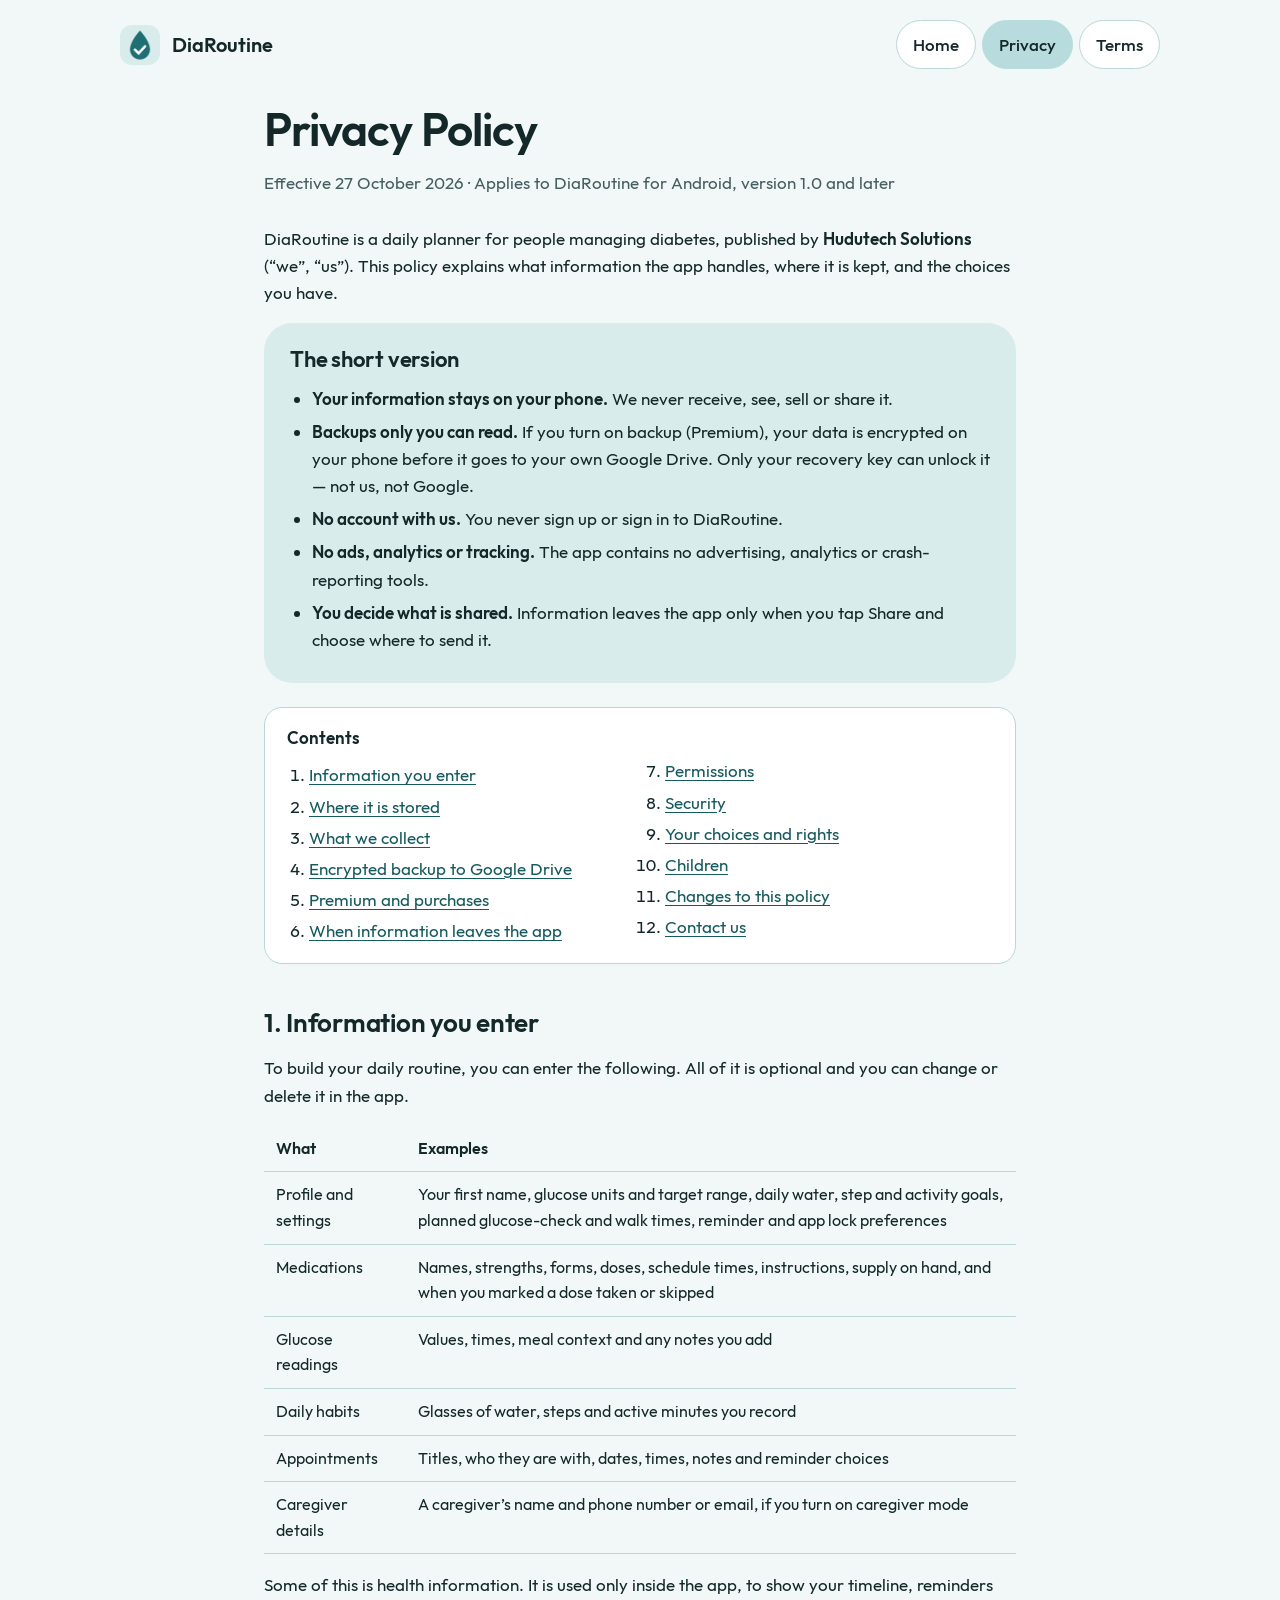
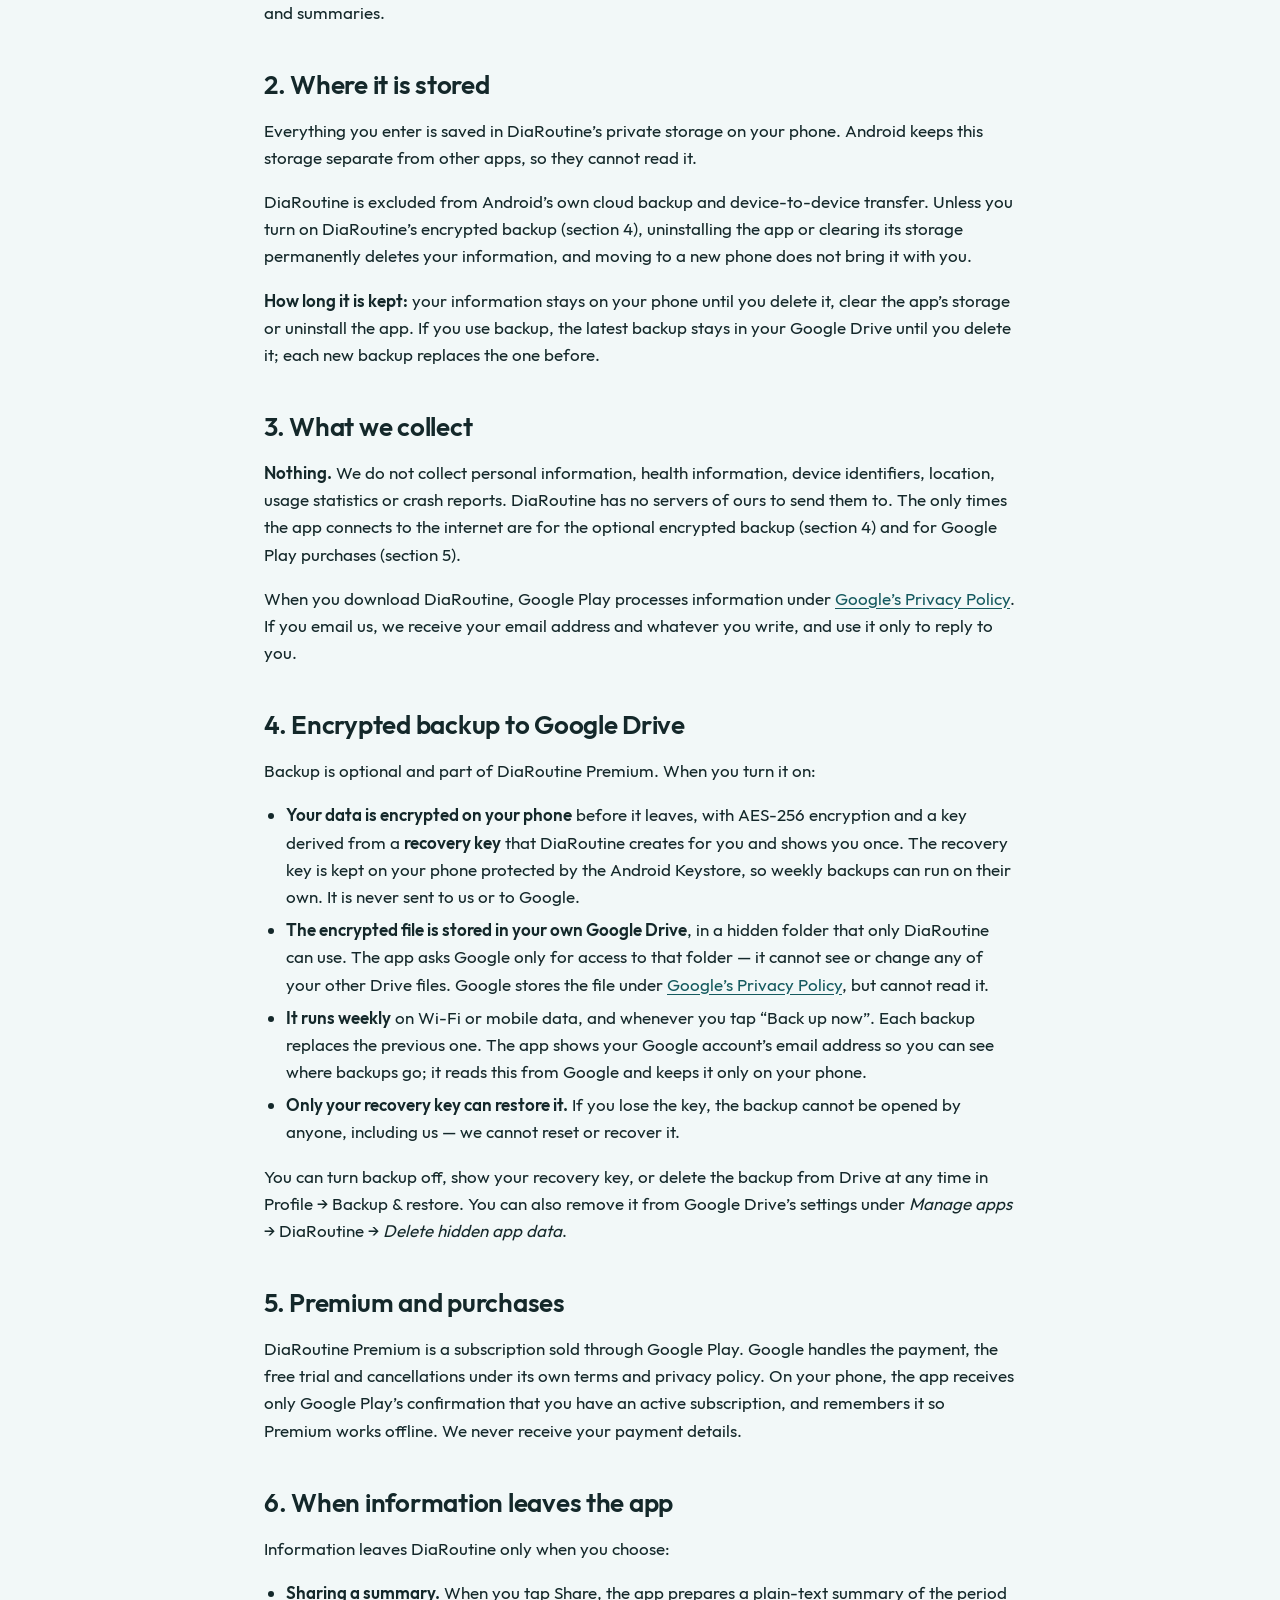
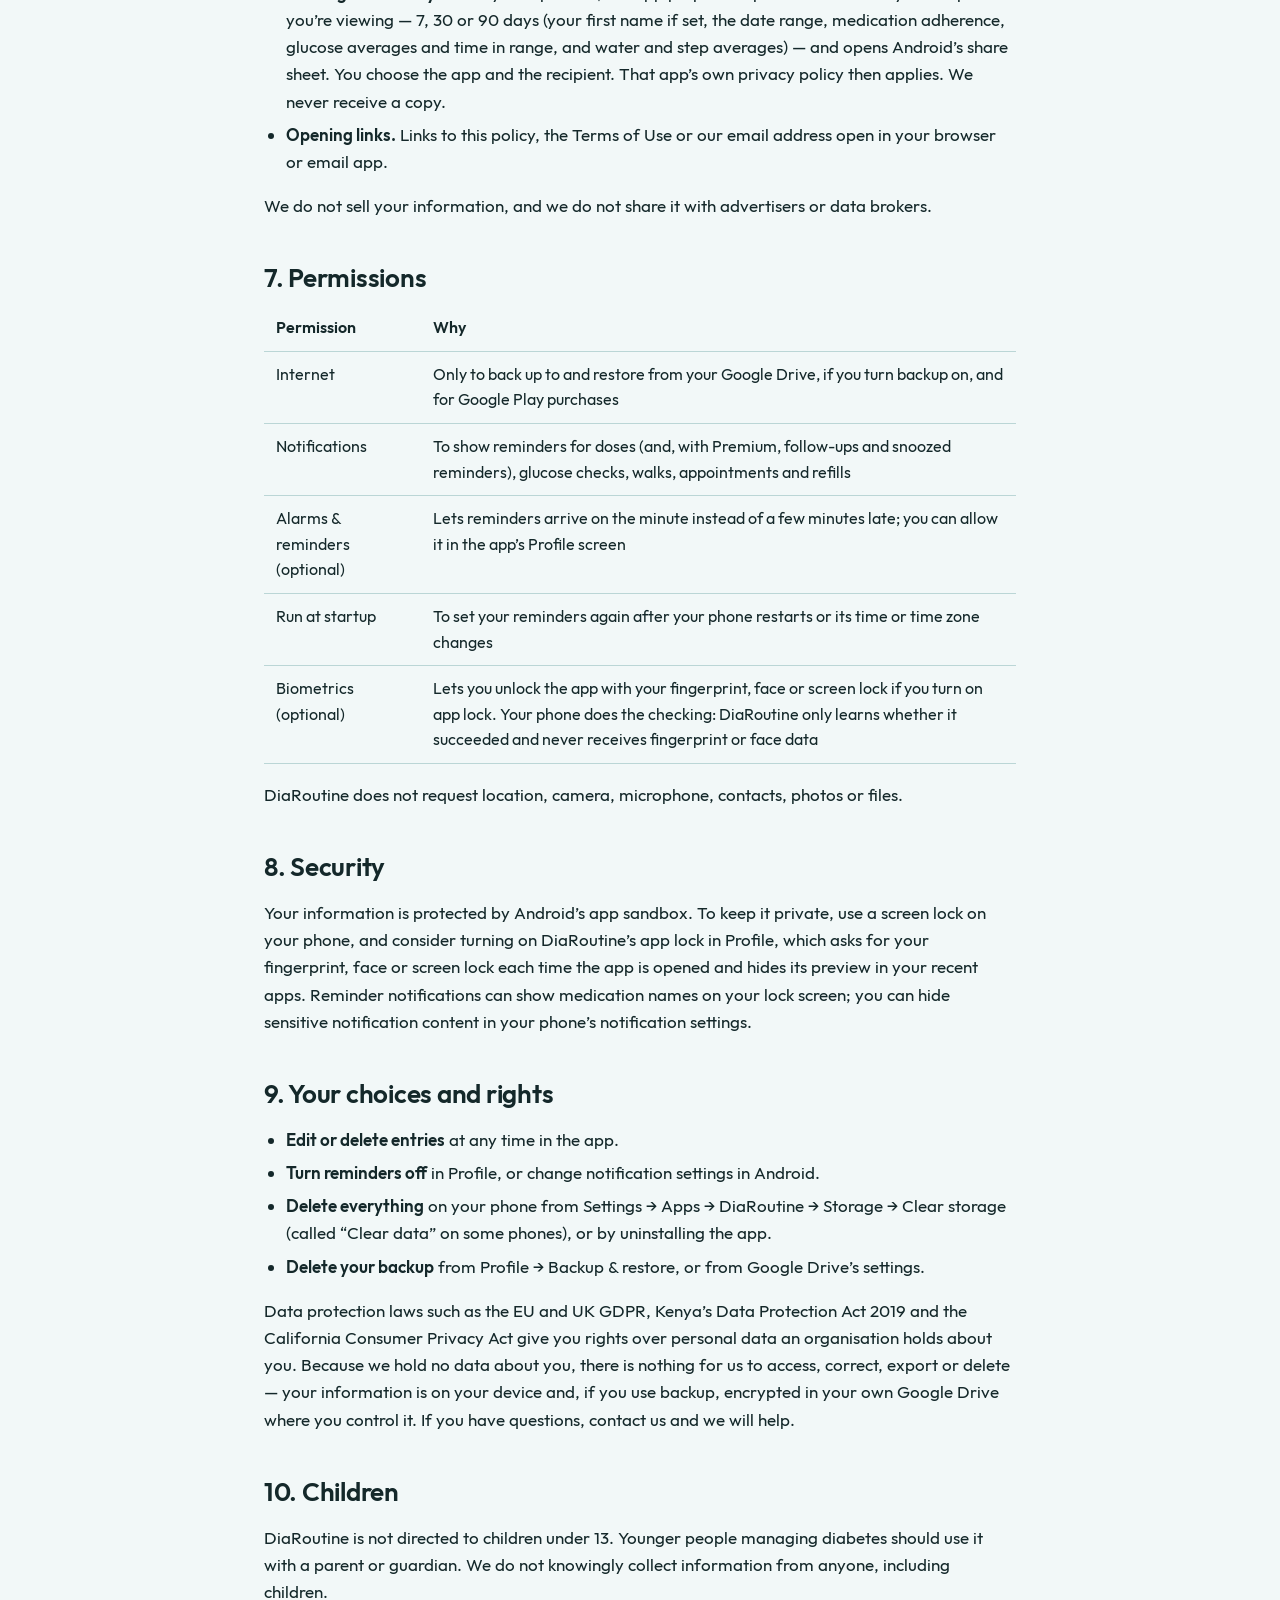
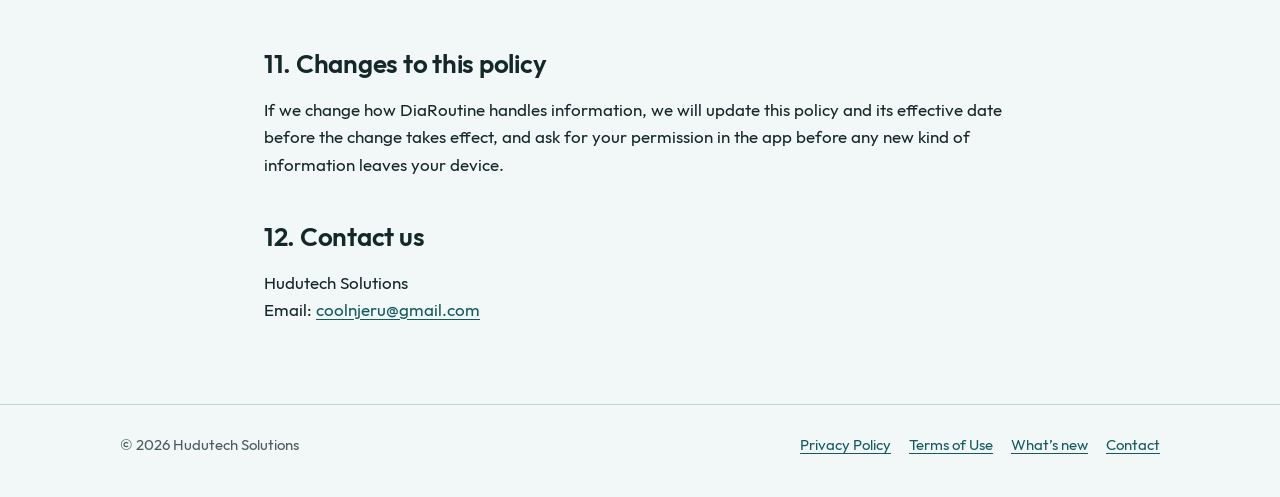
==== commit 61eebe46: "Update privacy policy, terms and website; add 1.0.0 release notes - Privacy: how long data is kept, " ====
--- a/docs/privacy.html
+++ b/docs/privacy.html
@@ -89,6 +89,11 @@
       DiaRoutine’s encrypted backup (section 4), uninstalling the app or clearing its storage permanently deletes your
       information, and moving to a new phone does not bring it with you.
     </p>
+    <p>
+      <strong>How long it is kept:</strong> your information stays on your phone until you delete it, clear the app’s
+      storage or uninstall the app. If you use backup, the latest backup stays in your Google Drive until you delete
+      it; each new backup replaces the one before.
+    </p>
 
     <h2 id="we-collect">3. What we collect</h2>
     <p>
@@ -148,9 +153,9 @@
     <p>Information leaves DiaRoutine only when you choose:</p>
     <ul>
       <li>
-        <strong>Sharing a weekly summary.</strong> When you tap Share, the app prepares a plain-text summary
-        (your first name if set, the date range, medication adherence, glucose averages and time in range,
-        and water and step averages) and opens Android’s share sheet. You choose the app and the recipient.
+        <strong>Sharing a summary.</strong> When you tap Share, the app prepares a plain-text summary of the period
+        you’re viewing — 7, 30 or 90 days (your first name if set, the date range, medication adherence, glucose
+        averages and time in range, and water and step averages) — and opens Android’s share sheet. You choose the app and the recipient.
         That app’s own privacy policy then applies. We never receive a copy.
       </li>
       <li>
@@ -165,7 +170,7 @@
       <thead><tr><th scope="col">Permission</th><th scope="col">Why</th></tr></thead>
       <tbody>
         <tr><td>Internet</td><td>Only to back up to and restore from your Google Drive, if you turn backup on, and for Google Play purchases</td></tr>
-        <tr><td>Notifications</td><td>To show reminders for doses, glucose checks, walks, appointments and refills</td></tr>
+        <tr><td>Notifications</td><td>To show reminders for doses (and, with Premium, follow-ups and snoozed reminders), glucose checks, walks, appointments and refills</td></tr>
         <tr><td>Alarms &amp; reminders (optional)</td><td>Lets reminders arrive on the minute instead of a few minutes late; you can allow it in the app’s Profile screen</td></tr>
         <tr><td>Run at startup</td><td>To set your reminders again after your phone restarts or its time or time zone changes</td></tr>
         <tr><td>Biometrics (optional)</td><td>Lets you unlock the app with your fingerprint, face or screen lock if you turn on app lock. Your phone does the checking: DiaRoutine only learns whether it succeeded and never receives fingerprint or face data</td></tr>
@@ -221,6 +226,7 @@
       <nav aria-label="Legal">
         <a href="privacy.html">Privacy Policy</a>
         <a href="terms.html">Terms of Use</a>
+        <a href="whats-new.html">What’s new</a>
         <a href="mailto:coolnjeru@gmail.com">Contact</a>
       </nav>
     </div>
--- a/docs/assets/site.css
+++ b/docs/assets/site.css
@@ -106,6 +106,11 @@
 .gallery { display: grid; grid-template-columns: repeat(3, 1fr); gap: 20px; }
 .gallery img { width: 100%; height: auto; border-radius: var(--radius-sm); display: block; }
 
+.premium-panel { background: var(--card); border-radius: var(--radius); padding: 36px; }
+.premium-panel .features { margin: 8px 0 20px; }
+.premium-panel .feature { background: var(--raised); }
+.premium-panel .note { margin: 0; }
+
 .promise { background: var(--primary); color: var(--on-primary); border-radius: var(--radius); padding: 36px; display: grid; grid-template-columns: 1fr 1fr; gap: 24px; align-items: center; }
 .promise h2 { color: inherit; }
 .promise ul { margin: 0; padding: 0; list-style: none; display: grid; gap: 10px; }
@@ -150,7 +155,7 @@
   body { font-size: 16px; }
   .wrap { padding: 0 16px; }
   .features { grid-template-columns: 1fr; }
-  .promise { padding: 24px; }
+  .promise, .premium-panel { padding: 24px; }
   .toc ol { columns: 1; }
   .lead { font-size: 18px; }
 }
